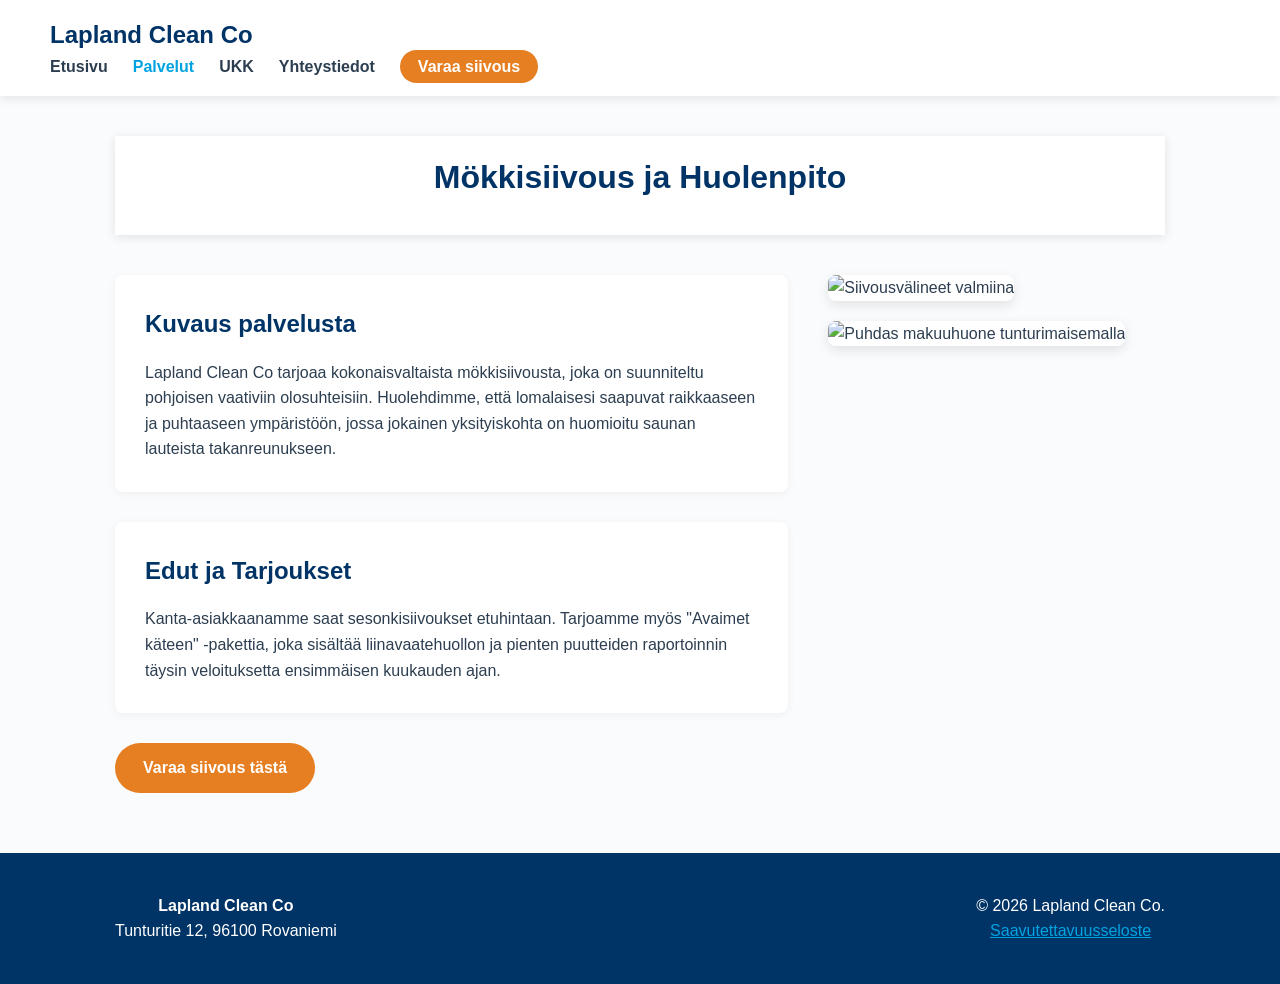
==== palvelut.html @ 51c26e63 "Add files via upload" ====
<!DOCTYPE html>
<html lang="fi">
<head>
    <meta charset="UTF-8">
    <meta name="viewport" content="width=device-width, initial-scale=1.0">
    <link rel="stylesheet" href="style.css">
</head>
 <header>
        <div class="logo">
            <a href="index.html"><strong>Lapland Clean Co</strong></a>
        </div>
        <nav aria-label="Päävalikko">
            <ul>
                <li><a href="index.html">Etusivu</a></li>
                <li><a href="palvelut.html" class="active">Palvelut</a></li>
                <li><a href="kysymykset.html">UKK</a></li>
                <li><a href="yhteystiedot.html">Yhteystiedot</a></li>
                <li><a href="tilaus.html" class="cta-nav">Varaa siivous</a></li>
            </ul>
        </nav>
    </header>
<main>
    <div class="container">
        <header class="content-header">
            <h1>Mökkisiivous ja Huolenpito</h1>
        </header>

        <div class="content-grid-layout">
            
            <div class="text-column">
                <section class="info-block">
                    <h2>Kuvaus palvelusta</h2>
                    <p>Lapland Clean Co tarjoaa kokonaisvaltaista mökkisiivousta, joka on suunniteltu pohjoisen vaativiin olosuhteisiin. Huolehdimme, että lomalaisesi saapuvat raikkaaseen ja puhtaaseen ympäristöön, jossa jokainen yksityiskohta on huomioitu saunan lauteista takanreunukseen.</p>
                </section>

                <section class="info-block">
                    <h2>Edut ja Tarjoukset</h2>
                    <p>Kanta-asiakkaanamme saat sesonkisiivoukset etuhintaan. Tarjoamme myös "Avaimet käteen" -pakettia, joka sisältää liinavaatehuollon ja pienten puutteiden raportoinnin täysin veloituksetta ensimmäisen kuukauden ajan.</p>
                </section>

                <div class="cta-wrapper">
                    <a href="tilaus.html" class="button">Varaa siivous tästä</a>
                </div>
            </div>

            <div class="image-column">
                <div class="image-board">
                    <img src="https://via.placeholder.com/400x250" alt="Siivousvälineet valmiina" class="side-img">
                </div>
                <div class="image-board">
                    <img src="https://via.placeholder.com/400x250" alt="Puhdas makuuhuone tunturimaisemalla" class="side-img">
                </div>
            </div>

        </div> </div> </main>
<footer>
        <div class="container">
            <div class="footer-content" style="display: flex; justify-content: space-between; align-items: center; flex-wrap: wrap; gap: 20px;">
                <div class="footer-info">
                    <p><strong>Lapland Clean Co</strong></p>
                    <p>Tunturitie 12, 96100 Rovaniemi</p>
                </div>
                <div class="footer-links">
                    <p>&copy; 2026 Lapland Clean Co.</p>
                    <p><a href="#" style="color: var(--secondary); text-decoration: underline;">Saavutettavuusseloste</a></p>
                </div>
            </div>
        </div>
    </footer>
---- style.css ----
:root {
    --primary: #003366;    
    --secondary: #00A3E0;  
    --accent: #E67E22;     
    --light: #F9FBFC;      
    --dark: #2C3E50;       
    --white: #ffffff;

    --font-main: 'Open Sans', -apple-system, sans-serif;
    --font-headers: 'Montserrat', sans-serif;
}

* {
    box-sizing: border-box;
    margin: 0;
    padding: 0;
}

body {
    font-family: var(--font-main);
    line-height: 1.6;
    color: var(--dark);
    background-color: var(--light);
    display: grid;
    grid-template-rows: auto 1fr auto;
    min-height: 100vh;
}

h1, h2, h3 {
    font-family: var(--font-headers);
    color: var(--primary);
    margin-bottom: 1rem;
}

a {
    text-decoration: none;
    transition: 0.3s ease;
}

.container {
    max-width: 1100px;
    margin: 0 auto;
    padding: 0 25px; 
}

header {
    background: var(--white);
    padding: 1rem 50px;
    box-shadow: 0 2px 10px rgba(0,0,0,0.1);
    position: sticky;
    top: 0;
    z-index: 1000;
}

header .container {
    display: flex;
    justify-content: space-between;
    align-items: center;
}

.logo a {
    font-size: 1.5rem;
    color: var(--primary);
    font-weight: 800;
}

nav ul {
    list-style: none;
    display: flex;
    gap: 25px;
    align-items: center;
}

nav a {
    color: var(--dark);
    font-weight: 600;
}

nav a:hover, nav a.active {
    color: var(--secondary);
}

.cta-nav {
    background: var(--accent);
    color: var(--white) !important;
    padding: 8px 18px;
    border-radius: 20px;
}

.cta-nav:hover {
    background: #d35400;
}

.hero {
    padding: 80px 0;
    text-align: center;
}

.hero h1 {
    font-size: 2.8rem;
    margin-bottom: 20px;
}

.hero p {
    font-size: 1.2rem;
    max-width: 700px;
    margin: 0 auto 30px;
}

.services-preview {
    padding: 40px 0;
}

.grid-container {
    display: grid;
    grid-template-columns: repeat(auto-fit, minmax(300px, 1fr));
    gap: 30px;
    margin-top: 30px;
}

.card {
    background: var(--white);
    border-radius: 12px;
    overflow: hidden; 
    box-shadow: 0 4px 15px rgba(0,0,0,0.05);
    display: flex;
    flex-direction: column;
}

.card-image {
    width: 100%;
    height: 220px;
    object-fit: cover; 
}

.card-content {
    padding: 25px;
}

.button {
    background: var(--accent);
    color: white;
    padding: 12px 28px;
    border-radius: 30px;
    display: inline-block;
    font-weight: bold;
    border: none;
    cursor: pointer;
}

.button:hover {
    transform: translateY(-2px);
    box-shadow: 0 4px 10px rgba(230, 126, 34, 0.3);
}

.cleaning-form {
    background: var(--white);
    padding: 30px;
    border-radius: 12px;
    margin-top: 30px;
}

.form-group {
    margin-bottom: 1.5rem;
}

.form-group label {
    display: block;
    margin-bottom: 8px;
    font-weight: bold;
}

.form-group input, 
.form-group select, 
.form-group textarea {
    width: 100%;
    padding: 12px;
    border: 1px solid #ddd;
    border-radius: 6px;
    font-size: 1rem;
}

.form-group input:focus, .form-group textarea:focus {
    outline: 2px solid var(--secondary);
    border-color: transparent;
}

footer {
    background: var(--primary);
    color: var(--white);
    padding: 40px 0;
    margin-top: 60px;
    text-align: center;
}

footer a {
    color: var(--secondary);
}

@media (max-width: 768px) {
    .hero h1 {
        font-size: 2rem;
    }
    
    header .container {
        flex-direction: column;
        gap: 15px;
    }

    nav ul {
        gap: 10px;
        font-size: 0.9rem;
    }
}

.content-header {
    text-align: center; 
    margin: 40px 0;
}

.content-grid-layout {
    display: grid;
    grid-template-columns: 2fr 1fr; 
    gap: 40px;
    align-items: start;
}

.info-block {
    background: white;
    padding: 30px;
    border-radius: 8px;
    margin-bottom: 30px;
    box-shadow: 0 2px 10px rgba(0,0,0,0.05);
}

.cta-wrapper {
    margin-top: 20px;
}

.image-column {
    display: flex;
    flex-direction: column;
    gap: 20px;
}

.side-img {
    width: 100%;
    height: auto;
    border-radius: 8px;
    box-shadow: 0 4px 12px rgba(0,0,0,0.1);
    background: white; 
}

@media (max-width: 850px) {
    .content-grid-layout {
        grid-template-columns: 1fr;
    }
    
    .image-column {
        order: -1; 
    }
}
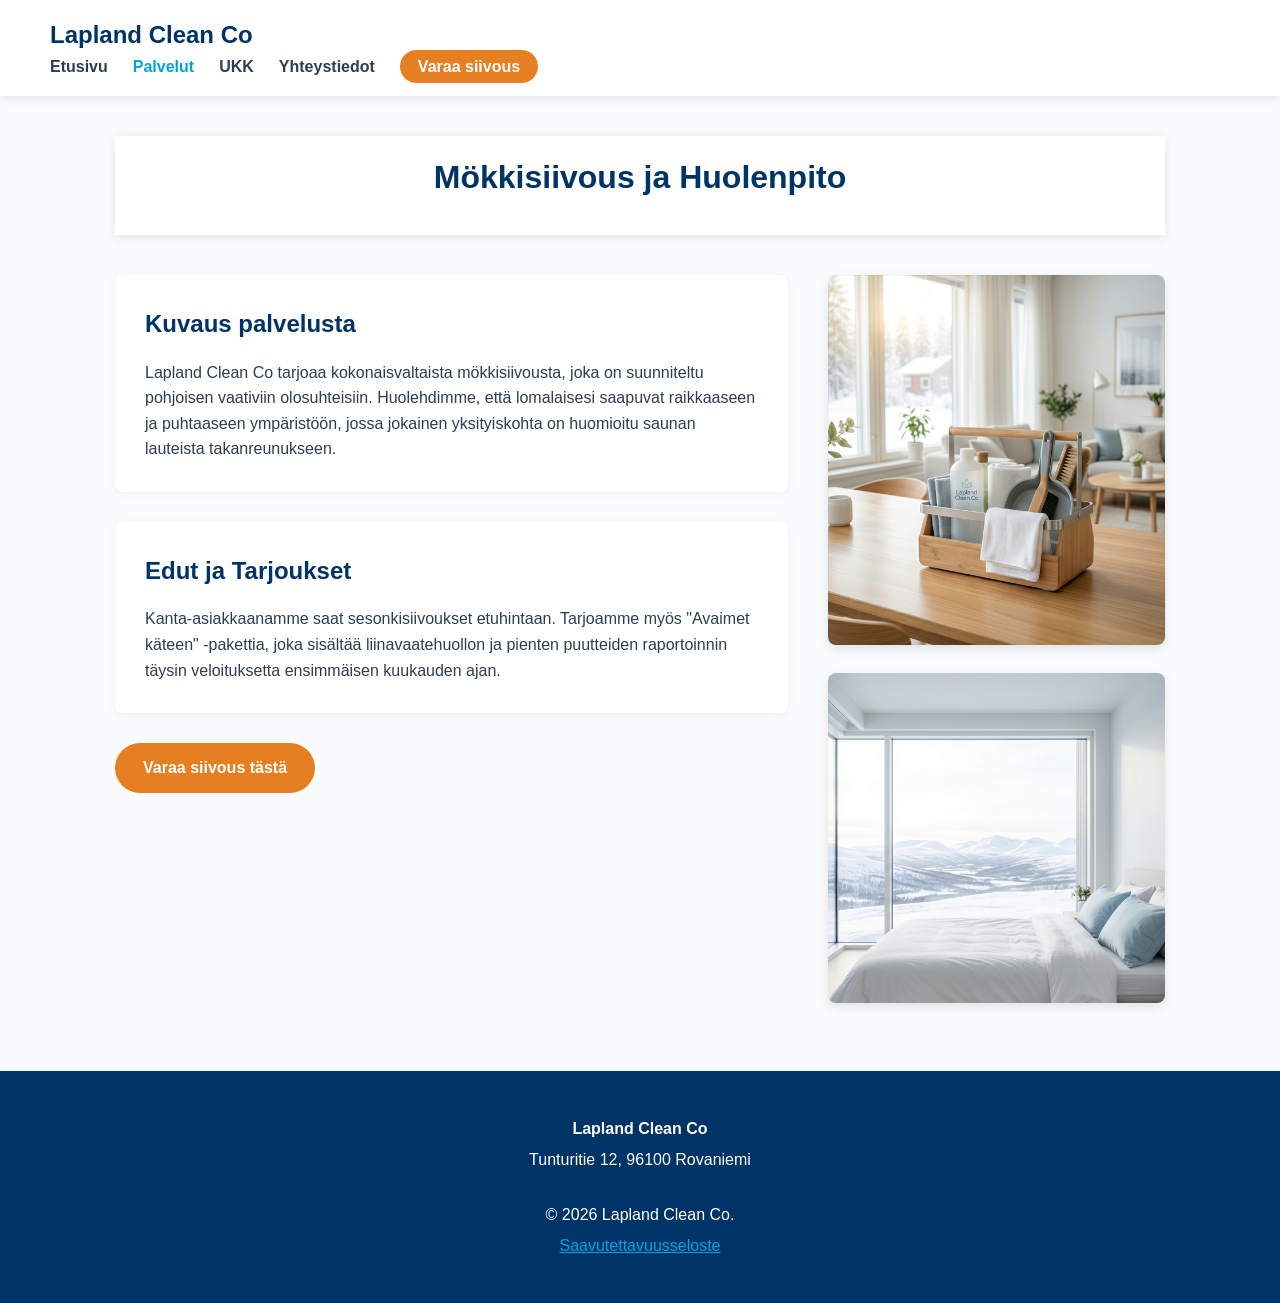
==== commit 312620f1: "Add files via upload Sivuston valmis versio, kuvilla ja vertaispalautteen avulla tehtyjä muutoksia." ====
--- a/palvelut.html
+++ b/palvelut.html
@@ -45,10 +45,10 @@
 
             <div class="image-column">
                 <div class="image-board">
-                    <img src="https://via.placeholder.com/400x250" alt="Siivousvälineet valmiina" class="side-img">
+                    <img src="siivous.png" alt="Siivousvälineet valmiina" class="side-img">
                 </div>
                 <div class="image-board">
-                    <img src="https://via.placeholder.com/400x250" alt="Puhdas makuuhuone tunturimaisemalla" class="side-img">
+                    <img src="maisema.png" alt="Puhdas makuuhuone tunturimaisemalla" class="side-img">
                 </div>
             </div>
 
--- a/style.css
+++ b/style.css
@@ -260,4 +260,134 @@
     .image-column {
         order: -1; 
     }
+}
+
+header {
+    background-color: var(--white); 
+    position: sticky;
+    top: 0;
+    width: 100%;
+    z-index: 9999; 
+    box-shadow: 0 2px 10px rgba(0,0,0,0.1);
+}
+
+
+main {
+    position: relative;
+    z-index: 1; 
+}
+
+.cleaning-form {
+    background: var(--white);
+    padding: 3rem; 
+    border-radius: 15px;
+    box-shadow: 0 10px 30px rgba(0,0,0,0.05);
+    max-width: 850px;
+    margin: 40px auto;
+}
+
+fieldset {
+    border: none;
+    padding: 0;
+    margin-bottom: 3rem; 
+}
+
+legend {
+    font-family: var(--font-headers); 
+    font-size: 1.4rem;
+    font-weight: 700;
+    color: var(--primary);
+    margin-bottom: 1.5rem;
+    border-bottom: 2px solid var(--secondary);
+    width: 100%;
+    padding-bottom: 10px;
+}
+
+.form-group {
+    margin-bottom: 2rem; 
+}
+
+.form-group label,
+.form-group input,
+.form-group select {
+    font-family: var(--font-main); 
+    font-size: 1rem;
+}
+
+.form-group label {
+    margin-bottom: 10px;
+    display: block;
+    color: var(--dark);
+    font-weight: 600;
+}
+
+.form-group input, 
+.form-group select {
+    padding: 15px; 
+    border: 1px solid #d1d8e0;
+    border-radius: 8px;
+    width: 100%;
+    background-color: #fcfdfe;
+}
+
+#message {
+    font-family: 'Courier New', Courier, monospace;
+    background-color: #fff9f0; 
+    border: 1px solid #d1d8e0;
+    border-radius: 8px;
+    width: 100%;
+    line-height: 1.5;
+}
+
+.btn-submit {
+    display: block;        
+    margin: 40px auto 0;   
+    padding: 18px 45px;
+    width: fit-content;    
+    min-width: 250px;     
+    
+    background-color: var(--accent);
+    color: white;
+    font-size: 1.1rem;
+    font-weight: bold;
+    text-transform: uppercase;
+    letter-spacing: 1px;
+    border: none;
+    border-radius: 50px;   
+    cursor: pointer;
+    transition: all 0.3s ease;
+}
+
+.btn-submit:hover {
+    background-color: #d35400;
+    transform: translateY(-3px); 
+    box-shadow: 0 5px 15px rgba(230, 126, 34, 0.4);
+}
+
+footer {
+    background-color: var(--primary);
+    color: var(--white);
+    padding: 40px 0;
+    margin-top: 60px;
+    text-align: center; 
+}
+
+.footer-content {
+    display: flex;
+    flex-direction: column; 
+    align-items: center;    
+    gap: 15px;              
+}
+
+.footer-info p, .footer-links p {
+    margin: 5px 0;
+}
+
+footer a {
+    color: var(--secondary);
+    text-decoration: underline;
+}
+
+footer a:hover {
+    color: var(--white);
 }
